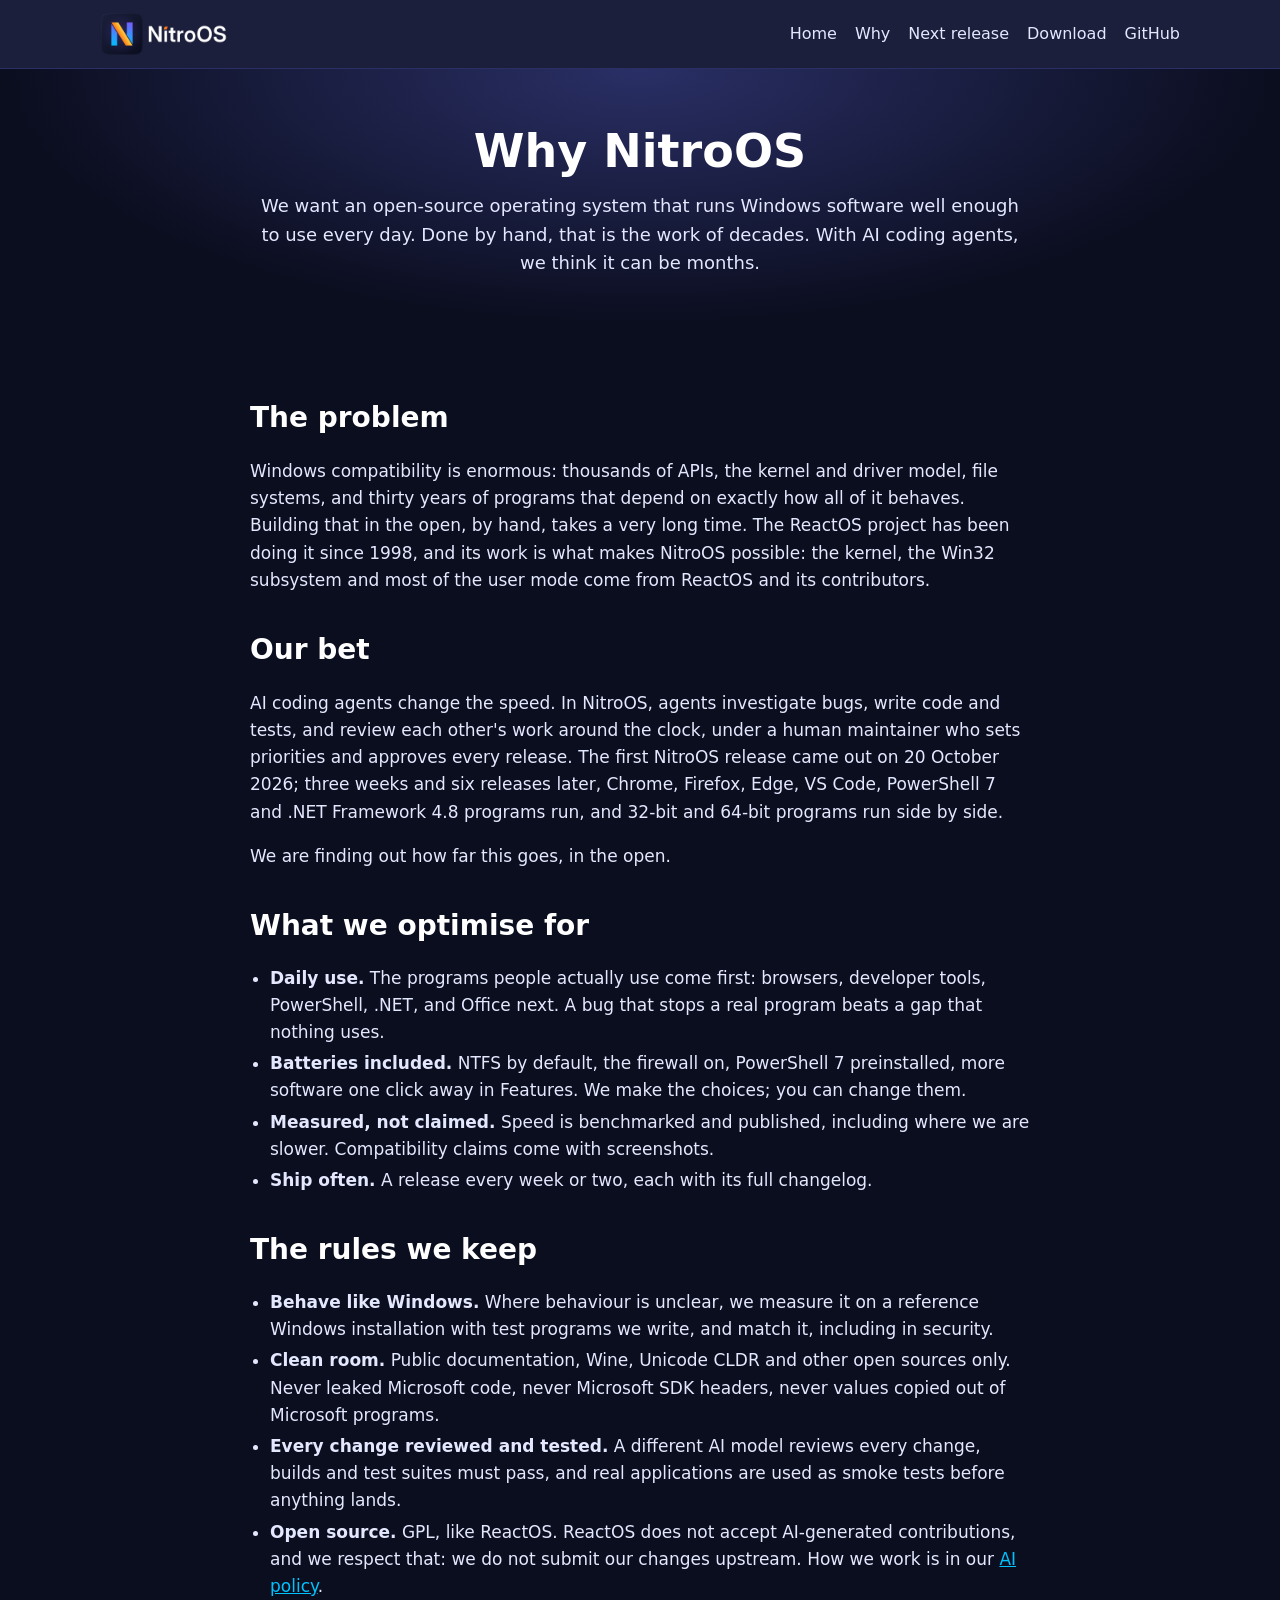
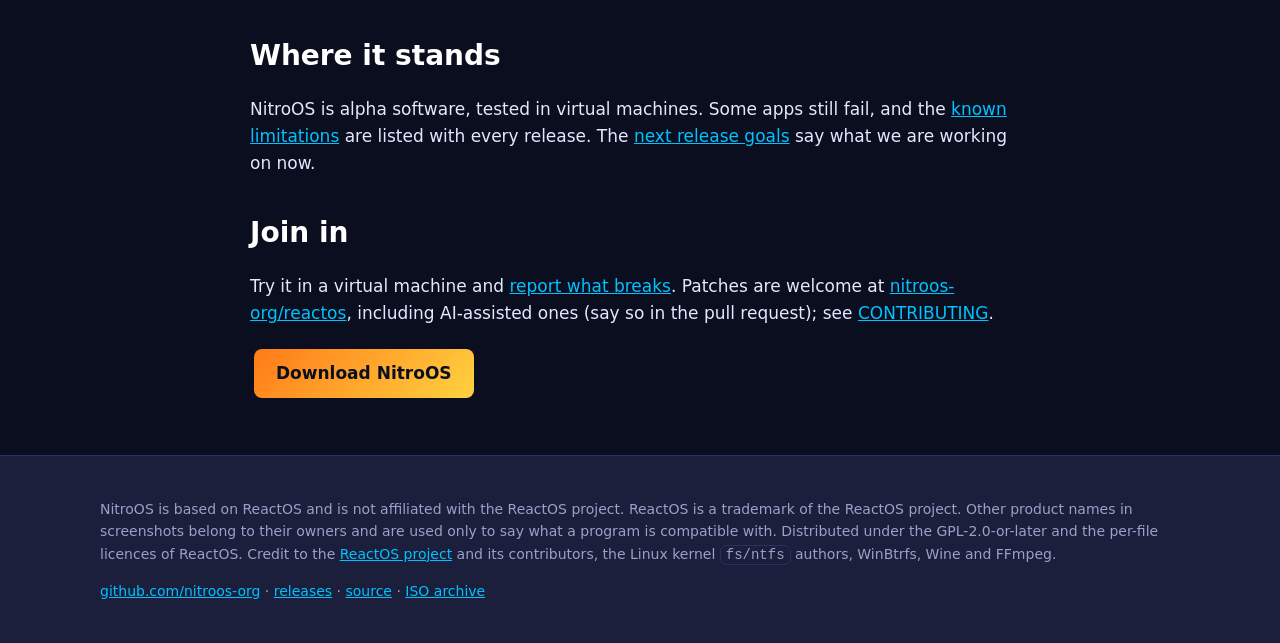
==== docs/why.html @ 72bd49f8 "Add a Why page and Next release goals (site and README); 2026.11-1 release date on the download sect" ====
<!doctype html>
<html lang="en"><head><meta charset="utf-8"><meta name="viewport" content="width=device-width,initial-scale=1">
<title>Why NitroOS</title>
<meta name="description" content="NitroOS aims to be an open-source, Windows-compatible operating system. It is built on ReactOS, with major enhancements: 64-bit and 32-bit apps side by side, .NET Framework 4.8, PowerShell 7, NTFS and a firewall.">
<link rel="icon" type="image/png" sizes="32x32" href="img/brand/favicon-32.png"><link rel="icon" type="image/png" sizes="16x16" href="img/brand/favicon-16.png">
<link rel="stylesheet" href="style.css"></head><body>
<header class="top"><div class="wrap"><a href="index.html"><img src="img/brand/lockup-640.png" alt="NitroOS"></a>
<input type="checkbox" id="navtoggle" class="navtoggle" aria-hidden="true"><label for="navtoggle" class="navbtn" aria-label="Menu">&#9776; Menu</label>
<nav id="mainnav"><a href="index.html">Home</a><a href="why.html">Why</a><a href="index.html#next">Next release</a><a href="index.html#download">Download</a><a href="https://github.com/nitroos-org">GitHub</a></nav></div></header>
<div class="hero"><div class="wrap">
<h1>Why NitroOS</h1>
<p class="lead">We want an open-source operating system that runs Windows software well enough to use every day. Done by hand, that is the work of decades. With AI coding agents, we think it can be months.</p>
</div></div>
<section><div class="wrap prose">
<h2>The problem</h2>
<p>Windows compatibility is enormous: thousands of APIs, the kernel and driver model, file systems, and thirty years of programs that depend on exactly how all of it behaves. Building that in the open, by hand, takes a very long time. The ReactOS project has been doing it since 1998, and its work is what makes NitroOS possible: the kernel, the Win32 subsystem and most of the user mode come from ReactOS and its contributors.</p>

<h2>Our bet</h2>
<p>AI coding agents change the speed. In NitroOS, agents investigate bugs, write code and tests, and review each other's work around the clock, under a human maintainer who sets priorities and approves every release. The first NitroOS release came out on 20 October 2026; three weeks and six releases later, Chrome, Firefox, Edge, VS Code, PowerShell 7 and .NET Framework 4.8 programs run, and 32-bit and 64-bit programs run side by side.</p>
<p>We are finding out how far this goes, in the open.</p>

<h2>What we optimise for</h2>
<ul class="tight">
<li><b>Daily use.</b> The programs people actually use come first: browsers, developer tools, PowerShell, .NET, and Office next. A bug that stops a real program beats a gap that nothing uses.</li>
<li><b>Batteries included.</b> NTFS by default, the firewall on, PowerShell 7 preinstalled, more software one click away in Features. We make the choices; you can change them.</li>
<li><b>Measured, not claimed.</b> Speed is benchmarked and published, including where we are slower. Compatibility claims come with screenshots.</li>
<li><b>Ship often.</b> A release every week or two, each with its full changelog.</li>
</ul>

<h2>The rules we keep</h2>
<ul class="tight">
<li><b>Behave like Windows.</b> Where behaviour is unclear, we measure it on a reference Windows installation with test programs we write, and match it, including in security.</li>
<li><b>Clean room.</b> Public documentation, Wine, Unicode CLDR and other open sources only. Never leaked Microsoft code, never Microsoft SDK headers, never values copied out of Microsoft programs.</li>
<li><b>Every change reviewed and tested.</b> A different AI model reviews every change, builds and test suites must pass, and real applications are used as smoke tests before anything lands.</li>
<li><b>Open source.</b> GPL, like ReactOS. ReactOS does not accept AI-generated contributions, and we respect that: we do not submit our changes upstream. How we work is in our <a href="https://github.com/nitroos-org/.github/blob/main/AI-POLICY.md">AI policy</a>.</li>
</ul>

<h2>Where it stands</h2>
<p>NitroOS is alpha software, tested in virtual machines. Some apps still fail, and the <a href="index.html#limits">known limitations</a> are listed with every release. The <a href="index.html#next">next release goals</a> say what we are working on now.</p>

<h2>Join in</h2>
<p>Try it in a virtual machine and <a href="https://github.com/nitroos-org/releases/issues">report what breaks</a>. Patches are welcome at <a href="https://github.com/nitroos-org/reactos">nitroos-org/reactos</a>, including AI-assisted ones (say so in the pull request); see <a href="https://github.com/nitroos-org/.github/blob/main/CONTRIBUTING.md">CONTRIBUTING</a>.</p>
<p><a class="btn" href="index.html#download">Download NitroOS</a></p>
</div></section>
<footer><div class="wrap"><p>NitroOS is based on ReactOS and is not affiliated with the ReactOS project. ReactOS is a trademark of the ReactOS project. Other product names in screenshots belong to their owners and are used only to say what a program is compatible with. Distributed under the GPL-2.0-or-later and the per-file licences of ReactOS. Credit to the <a href="https://reactos.org">ReactOS project</a> and its contributors, the Linux kernel <code>fs/ntfs</code> authors, WinBtrfs, Wine and FFmpeg.</p>
<p><a href="https://github.com/nitroos-org">github.com/nitroos-org</a> · <a href="https://github.com/nitroos-org/releases">releases</a> · <a href="https://github.com/nitroos-org/reactos">source</a> · <a href="https://repo.nitroos.org/releases/">ISO archive</a></p></div></footer>
<script>document.querySelectorAll("#mainnav a").forEach(function(a){a.addEventListener("click",function(){document.getElementById("navtoggle").checked=false;});});</script>
</body></html>
---- docs/style.css ----
/* NitroOS site. Palette from the brand repo (src/palette.css): deep #1B1F3B, ink #0B0E1F, harbor #2A2F66,
   sky #00C2FF, violet #7B5CFF, mist #E4E8FF, lamp #FF7A18, glow #FFD23F, cloud #F4F5FB, slate #545A7A. */
:root{--deep:#1B1F3B;--ink:#0B0E1F;--harbor:#2A2F66;--sky:#00C2FF;--violet:#7B5CFF;--mist:#E4E8FF;--lamp:#FF7A18;--glow:#FFD23F;--cloud:#F4F5FB;--slate:#545A7A}
*{box-sizing:border-box}
html{scroll-behavior:smooth}
body{margin:0;background:var(--ink);color:var(--mist);font:16px/1.6 system-ui,-apple-system,"Segoe UI",Roboto,Helvetica,Arial,sans-serif}
a{color:var(--sky)}a:hover{color:var(--glow)}
.wrap{max-width:1120px;margin:0 auto;padding:0 20px}
header.top{border-bottom:1px solid var(--harbor);background:var(--deep)}
header.top .wrap{display:flex;align-items:center;justify-content:space-between;gap:16px;padding-top:12px;padding-bottom:12px;flex-wrap:wrap}
header.top img{height:44px;width:auto;display:block}
nav a{margin-left:18px;text-decoration:none;color:var(--mist)}nav a:hover{color:var(--glow)}
.hero{padding:56px 0 24px;text-align:center;background:radial-gradient(ellipse at 50% 0,var(--harbor) 0,var(--ink) 70%)}
.hero h1{font-size:clamp(28px,4.5vw,46px);line-height:1.15;margin:0 0 14px;color:#fff}
.hero p.lead{max-width:760px;margin:0 auto 24px;color:var(--mist);font-size:18px}
.btn{display:inline-block;padding:11px 22px;border-radius:8px;background:linear-gradient(135deg,var(--lamp),var(--glow));color:var(--ink);font-weight:600;text-decoration:none;margin:4px}
.btn.alt{background:transparent;border:1px solid var(--sky);color:var(--sky)}
.hero img.shot{max-width:100%;height:auto;margin-top:34px;border-radius:10px;border:1px solid var(--harbor)}
.notice{background:var(--deep);border:1px solid var(--harbor);border-left:4px solid var(--lamp);border-radius:8px;padding:14px 18px;margin:28px 0;font-size:15px}
section{padding:36px 0}
h2{color:#fff;font-size:28px;margin:0 0 6px}
h2+p.sub{color:var(--slate);margin:0 0 22px;color:#9aa0c8}
.cards{display:grid;grid-template-columns:repeat(auto-fit,minmax(min(240px,100%),1fr));gap:16px}
.card{background:var(--deep);border:1px solid var(--harbor);border-radius:10px;padding:18px}
.card h3{margin:0 0 6px;color:var(--glow);font-size:18px}
.card p{margin:0;font-size:15px}
.pair{margin:34px 0}
.pair h3{color:#fff;margin:0 0 4px}
.pair p.cap{margin:0 0 10px;color:#aab0d8;font-size:15px}
.cmp{display:grid;grid-template-columns:1fr 1fr;gap:14px}
.cmp figure{margin:0}
.cmp img{width:100%;height:auto;display:block;border-radius:8px;border:1px solid var(--harbor);background:var(--deep)}
.cmp figcaption{font-size:14px;color:#aab0d8;margin-top:6px}
.cmp figcaption b{color:var(--sky)}
.cmp .rx figcaption b{color:var(--lamp)}
@media(max-width:760px){.cmp{grid-template-columns:1fr}}
table{border-collapse:collapse;width:100%;font-size:15px}
th,td{border-bottom:1px solid var(--harbor);padding:8px 10px;text-align:left}
th{color:var(--glow)}td.n{text-align:right;font-variant-numeric:tabular-nums}
.tablewrap{overflow-x:auto}
code,pre{background:var(--deep);border:1px solid var(--harbor);border-radius:6px;font:14px/1.5 ui-monospace,Menlo,Consolas,monospace}
code{padding:1px 5px}pre{padding:14px;overflow-x:auto}
footer{border-top:1px solid var(--harbor);background:var(--deep);padding:28px 0;font-size:14px;color:#9aa0c8}
ul.tight{padding-left:20px}ul.tight li{margin:4px 0}

.gallery{display:grid;grid-template-columns:repeat(auto-fit,minmax(min(420px,100%),1fr));gap:18px}
.gallery figure{margin:0}
.gallery img{width:100%;height:auto;display:block;border-radius:8px;border:1px solid var(--harbor);background:var(--deep);cursor:zoom-in}
.gallery figcaption{font-size:14px;color:#aab0d8;margin-top:6px}
.hero a img.shot{cursor:zoom-in}
@media(max-width:760px){.gallery{grid-template-columns:1fr}}

table.perf tr.grp td{color:var(--glow);font-weight:600;padding-top:18px;border-bottom:1px solid var(--violet)}
table.perf td.res{white-space:nowrap;font-weight:600;min-width:170px}
table.perf td.res .bar{display:inline-block;height:10px;max-width:70px;border-radius:3px;margin-right:8px;vertical-align:middle}
table.perf td.res.up{color:var(--sky)}table.perf td.res.up .bar{background:var(--sky)}
table.perf td.res.down{color:var(--lamp)}table.perf td.res.down .bar{background:var(--lamp)}
p.note{font-size:14px;color:#aab0d8}

.techgrid{display:grid;grid-template-columns:repeat(auto-fit,minmax(min(340px,100%),1fr));gap:16px}
.tech{background:var(--deep);border:1px solid var(--harbor);border-radius:10px;padding:18px}
.tech h3{margin:0 0 6px;color:var(--glow);font-size:18px}
.tech p,.tech li{font-size:15px}.tech p{margin:0 0 8px}
.tech p.count{color:#aab0d8;font-size:13px;margin:8px 0 0}

.navtoggle{display:none}.navbtn{display:none;cursor:pointer;color:var(--mist);border:1px solid var(--harbor);border-radius:8px;padding:6px 12px;font-size:15px;user-select:none}
h3.grouphead{color:var(--sky);font-size:15px;text-transform:uppercase;letter-spacing:.08em;margin:26px 0 10px}
.card code,.tech code{overflow-wrap:anywhere}
html,body{overflow-x:hidden}
@media(max-width:860px){header.top img{height:36px}.navbtn{display:block}header.top nav{display:none;width:100%;flex-direction:column;padding:6px 0 4px}header.top nav a{margin:0;padding:11px 4px;border-top:1px solid var(--harbor);font-size:17px}.navtoggle:checked~nav{display:flex}.hero{padding-top:32px}.hero h1{font-size:28px}table.perf td.res{min-width:0}table.perf td.res .bar{display:none}}

ul.credits{columns:2 380px;column-gap:32px;padding-left:20px}ul.credits li{break-inside:avoid;margin:0 0 10px;font-size:15px}

.prose{max-width:820px}.prose h2{margin-top:34px}.prose p,.prose li{font-size:17px}
.tag{font-size:12px;font-weight:600;color:var(--ink);background:var(--sky);border-radius:10px;padding:2px 8px;vertical-align:middle;margin-left:6px;white-space:nowrap}
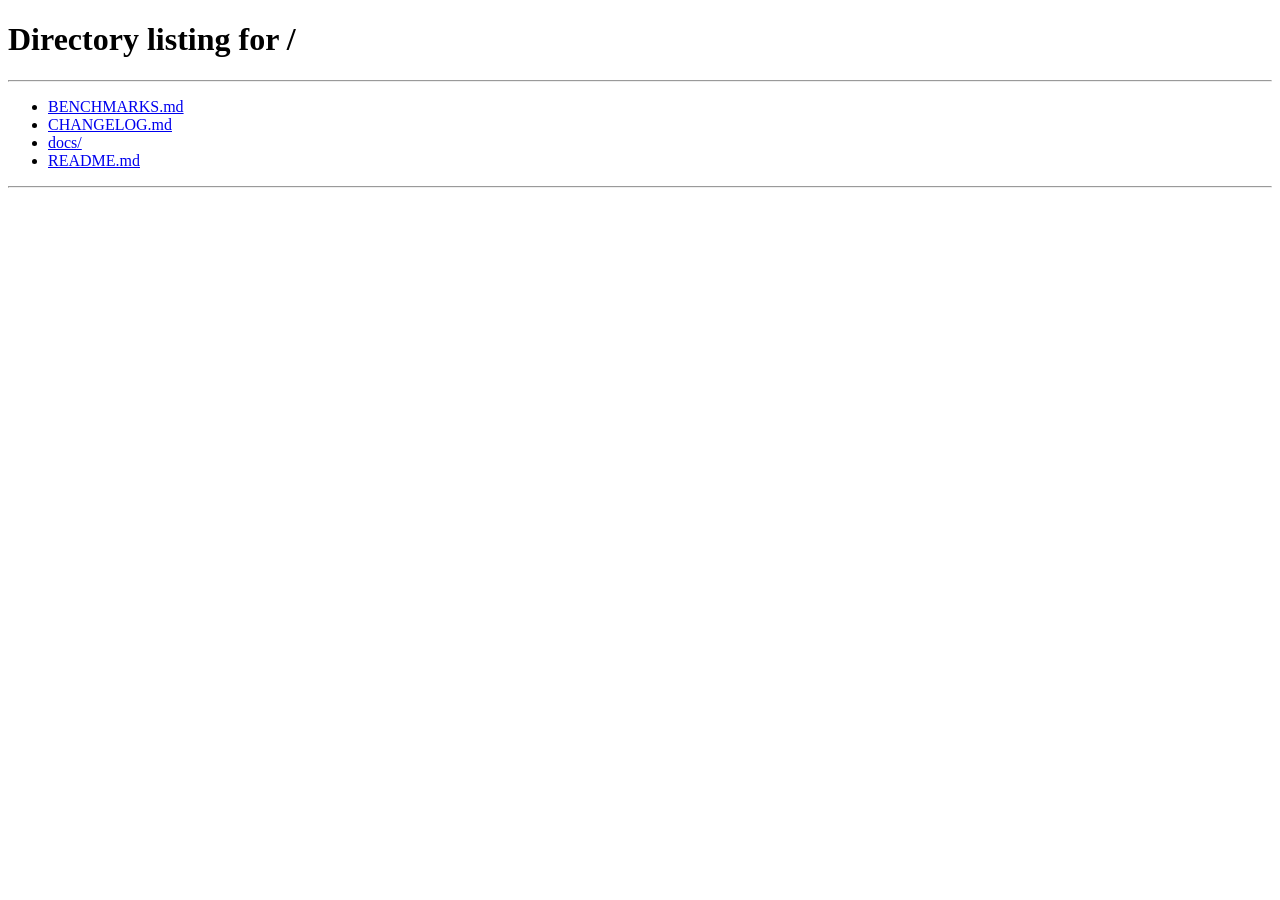
==== commit 607659de: "One page: a shorter Why section with the end goal (merge back into ReactOS if its policy allows); wh" ====
--- a/docs/why.html
+++ b/docs/why.html
@@ -1,48 +1 @@
-<!doctype html>
-<html lang="en"><head><meta charset="utf-8"><meta name="viewport" content="width=device-width,initial-scale=1">
-<title>Why NitroOS</title>
-<meta name="description" content="NitroOS aims to be an open-source, Windows-compatible operating system. It is built on ReactOS, with major enhancements: 64-bit and 32-bit apps side by side, .NET Framework 4.8, PowerShell 7, NTFS and a firewall.">
-<link rel="icon" type="image/png" sizes="32x32" href="img/brand/favicon-32.png"><link rel="icon" type="image/png" sizes="16x16" href="img/brand/favicon-16.png">
-<link rel="stylesheet" href="style.css"></head><body>
-<header class="top"><div class="wrap"><a href="index.html"><img src="img/brand/lockup-640.png" alt="NitroOS"></a>
-<input type="checkbox" id="navtoggle" class="navtoggle" aria-hidden="true"><label for="navtoggle" class="navbtn" aria-label="Menu">&#9776; Menu</label>
-<nav id="mainnav"><a href="index.html">Home</a><a href="why.html">Why</a><a href="index.html#next">Next release</a><a href="index.html#download">Download</a><a href="https://github.com/nitroos-org">GitHub</a></nav></div></header>
-<div class="hero"><div class="wrap">
-<h1>Why NitroOS</h1>
-<p class="lead">We want an open-source operating system that runs Windows software well enough to use every day. Done by hand, that is the work of decades. With AI coding agents, we think it can be months.</p>
-</div></div>
-<section><div class="wrap prose">
-<h2>The problem</h2>
-<p>Windows compatibility is enormous: thousands of APIs, the kernel and driver model, file systems, and thirty years of programs that depend on exactly how all of it behaves. Building that in the open, by hand, takes a very long time. The ReactOS project has been doing it since 1998, and its work is what makes NitroOS possible: the kernel, the Win32 subsystem and most of the user mode come from ReactOS and its contributors.</p>
-
-<h2>Our bet</h2>
-<p>AI coding agents change the speed. In NitroOS, agents investigate bugs, write code and tests, and review each other's work around the clock, under a human maintainer who sets priorities and approves every release. The first NitroOS release came out on 20 October 2026; three weeks and six releases later, Chrome, Firefox, Edge, VS Code, PowerShell 7 and .NET Framework 4.8 programs run, and 32-bit and 64-bit programs run side by side.</p>
-<p>We are finding out how far this goes, in the open.</p>
-
-<h2>What we optimise for</h2>
-<ul class="tight">
-<li><b>Daily use.</b> The programs people actually use come first: browsers, developer tools, PowerShell, .NET, and Office next. A bug that stops a real program beats a gap that nothing uses.</li>
-<li><b>Batteries included.</b> NTFS by default, the firewall on, PowerShell 7 preinstalled, more software one click away in Features. We make the choices; you can change them.</li>
-<li><b>Measured, not claimed.</b> Speed is benchmarked and published, including where we are slower. Compatibility claims come with screenshots.</li>
-<li><b>Ship often.</b> A release every week or two, each with its full changelog.</li>
-</ul>
-
-<h2>The rules we keep</h2>
-<ul class="tight">
-<li><b>Behave like Windows.</b> Where behaviour is unclear, we measure it on a reference Windows installation with test programs we write, and match it, including in security.</li>
-<li><b>Clean room.</b> Public documentation, Wine, Unicode CLDR and other open sources only. Never leaked Microsoft code, never Microsoft SDK headers, never values copied out of Microsoft programs.</li>
-<li><b>Every change reviewed and tested.</b> A different AI model reviews every change, builds and test suites must pass, and real applications are used as smoke tests before anything lands.</li>
-<li><b>Open source.</b> GPL, like ReactOS. ReactOS does not accept AI-generated contributions, and we respect that: we do not submit our changes upstream. How we work is in our <a href="https://github.com/nitroos-org/.github/blob/main/AI-POLICY.md">AI policy</a>.</li>
-</ul>
-
-<h2>Where it stands</h2>
-<p>NitroOS is alpha software, tested in virtual machines. Some apps still fail, and the <a href="index.html#limits">known limitations</a> are listed with every release. The <a href="index.html#next">next release goals</a> say what we are working on now.</p>
-
-<h2>Join in</h2>
-<p>Try it in a virtual machine and <a href="https://github.com/nitroos-org/releases/issues">report what breaks</a>. Patches are welcome at <a href="https://github.com/nitroos-org/reactos">nitroos-org/reactos</a>, including AI-assisted ones (say so in the pull request); see <a href="https://github.com/nitroos-org/.github/blob/main/CONTRIBUTING.md">CONTRIBUTING</a>.</p>
-<p><a class="btn" href="index.html#download">Download NitroOS</a></p>
-</div></section>
-<footer><div class="wrap"><p>NitroOS is based on ReactOS and is not affiliated with the ReactOS project. ReactOS is a trademark of the ReactOS project. Other product names in screenshots belong to their owners and are used only to say what a program is compatible with. Distributed under the GPL-2.0-or-later and the per-file licences of ReactOS. Credit to the <a href="https://reactos.org">ReactOS project</a> and its contributors, the Linux kernel <code>fs/ntfs</code> authors, WinBtrfs, Wine and FFmpeg.</p>
-<p><a href="https://github.com/nitroos-org">github.com/nitroos-org</a> · <a href="https://github.com/nitroos-org/releases">releases</a> · <a href="https://github.com/nitroos-org/reactos">source</a> · <a href="https://repo.nitroos.org/releases/">ISO archive</a></p></div></footer>
-<script>document.querySelectorAll("#mainnav a").forEach(function(a){a.addEventListener("click",function(){document.getElementById("navtoggle").checked=false;});});</script>
-</body></html>
+<!doctype html><html lang="en"><head><meta charset="utf-8"><title>Why NitroOS</title><meta http-equiv="refresh" content="0; url=/#mission"><link rel="canonical" href="https://nitroos.org/#mission"></head><body><p><a href="/#mission">Why NitroOS</a></p></body></html>
